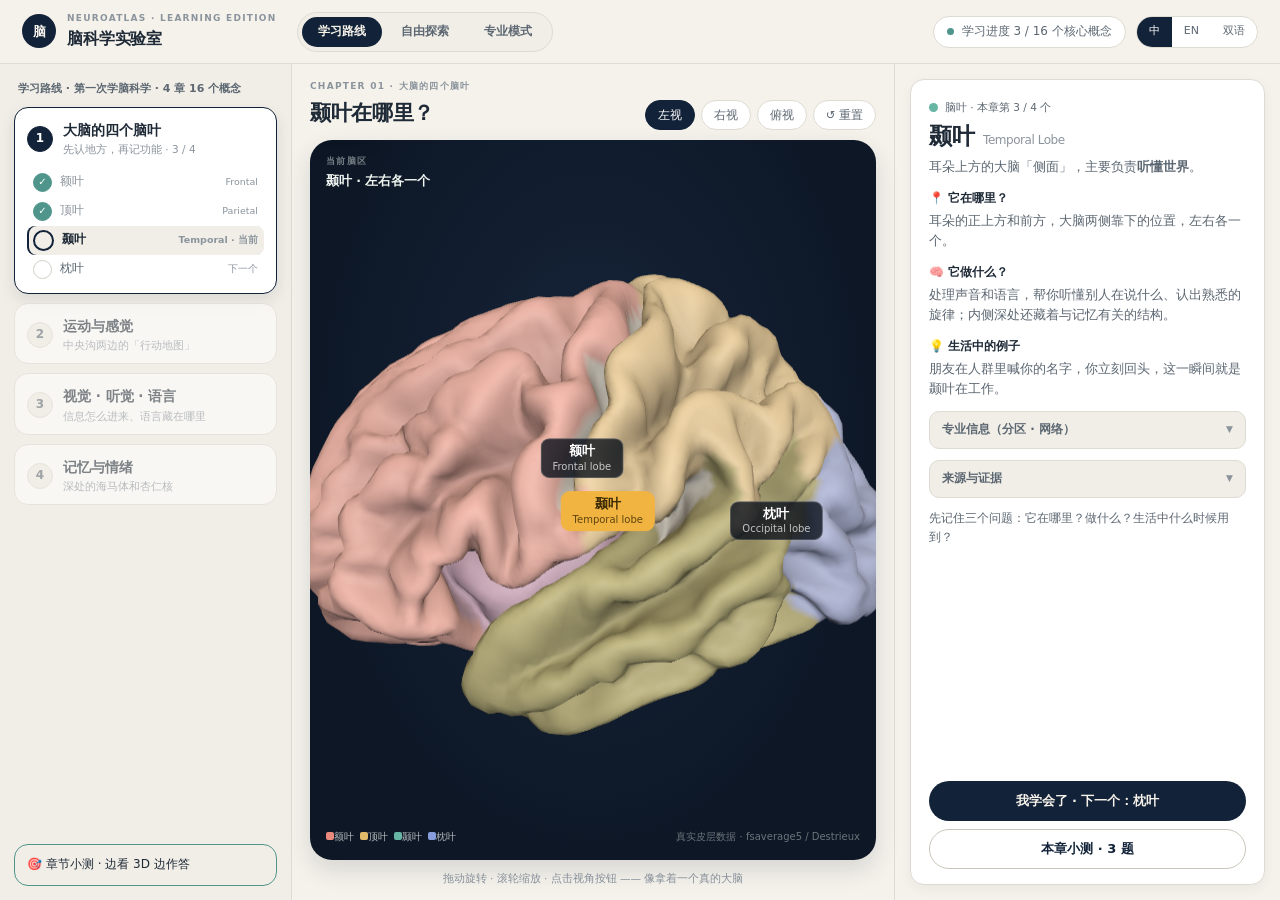
==== neuro-learning-lab.html @ 8a05f7e6 "Publish merged NeuroAtlas learning lab" ====
<!doctype html>
<html lang="zh-CN">
<head>
  <meta charset="UTF-8" />
  <meta name="viewport" content="width=device-width, initial-scale=1" />
  <title>脑科学实验室 · 融合学习版</title>
  <link rel="stylesheet" href="./mockup.css" />
  <style>
    .route { display: none; }
    .route.active { display: grid; }
    .work.route:not(.pro-route) { grid-template-rows: minmax(0, 1fr); }
    .work.pro-route { grid-template-rows: auto minmax(0, 1fr); }
    .route .chapter[data-route-link], .route .steps li[data-learn-step], .ritem[data-network] { cursor: pointer; }
    .route .chapter[data-route-link]:hover, .route .steps li[data-learn-step]:hover, .ritem[data-network]:hover { filter: brightness(.98); }
    .route .btn, .route .view-btns button, .route .modes button, .route .tabs button, .route .lang button { transition: transform .16s ease, background .16s ease, border-color .16s ease; }
    .route button:active { transform: translateY(1px); }
    .stage-wrap { min-height: 0; }
    .stage-wrap > #learn-stage, .stage-wrap > #deep-stage, .stage-wrap > #quiz-stage, .stage-wrap > #pro-stage { min-height: 0; }
    .stage-host { position: relative; flex: 1; min-height: 0; border-radius: var(--r-lg); background: radial-gradient(ellipse at 50% 40%, #17253a 0%, var(--stage) 72%); box-shadow: 0 10px 24px rgba(30, 39, 47, .14); overflow: hidden; }
    .stage-host canvas { position: absolute; inset: 0; width: 100%; height: 100%; display: block; }
    .stage-controls-note { color: var(--muted); font-size: 10px; margin-top: -2px; }
    .mode-note { display: inline-flex; align-items: center; gap: 6px; color: var(--muted); font-size: 11px; }
    .mode-note i { width: 7px; height: 7px; border-radius: 50%; background: var(--teal); }
    .status-line { min-height: 18px; color: var(--soft); font-size: 11.5px; }
    .feedback.bad { background: #fff2ef; border-color: #f0c7bd; color: #713126; }
    .feedback.bad strong { color: var(--bad); }
    .option.selected { border-color: var(--navy); box-shadow: inset 2px 0 0 var(--navy); opacity: 1; }
    .option.selected b { background: var(--navy); color: #fff; }
    .deep-hidden { display: none !important; }
    .toast { position: fixed; left: 50%; bottom: 24px; z-index: 20; transform: translate(-50%, 14px); padding: 10px 16px; border-radius: 999px; background: var(--navy); color: #fff; opacity: 0; pointer-events: none; transition: opacity .18s ease, transform .18s ease; box-shadow: 0 8px 26px rgba(18,34,56,.2); font-size: 12px; }
    .toast.show { opacity: 1; transform: translate(-50%, 0); }
    @media (max-width: 1100px) {
      html, body { overflow: auto; }
      body { display: block; }
      .top { flex-wrap: wrap; }
      .top-right { margin-left: 0; }
      .work.route, .work.pro-route { min-height: 980px; grid-template-columns: 230px minmax(420px, 1fr); grid-template-rows: minmax(0, 1fr); }
      .panel { grid-column: 1 / -1; border-left: 0; border-top: 1px solid var(--line); min-height: 470px; }
      .stage-wrap { min-height: 640px; }
      .banner { grid-column: 1 / -1; }
    }
    @media (max-width: 720px) {
      .top { padding: 10px 12px; gap: 10px; }
      .modes { order: 3; width: 100%; justify-content: space-between; }
      .modes button { flex: 1; padding: 0 7px; }
      .work.route, .work.pro-route { display: flex; flex-direction: column; min-height: auto; }
      .rail { min-height: auto; }
      .stage-wrap { min-height: 520px; }
      .panel { min-height: 520px; }
    }
  </style>
</head>
<body>
  <header class="top">
    <div class="brand"><span class="mark">脑</span><div><p class="eyebrow">NeuroAtlas · Learning Edition</p><h1>脑科学实验室</h1></div></div>
    <nav class="modes" aria-label="学习模式">
      <button class="on" data-route-link="learn">学习路线</button>
      <button data-route-link="explore">自由探索</button>
      <button data-route-link="pro">专业模式</button>
    </nav>
    <div class="top-right">
      <div class="prog-chip"><i></i><span id="progressText">学习进度 3 / 16 个核心概念</span></div>
      <div class="lang" aria-label="语言"><button class="on">中</button><button>EN</button><button>双语</button></div>
    </div>
  </header>

  <main id="learnRoute" class="work route active" data-route-panel="learn">
    <aside class="rail">
      <p class="rail-cap">学习路线 · 第一次学脑科学 · 4 章 16 个概念</p>
      <section class="chapter on">
        <header><span class="num">1</span><div><h3>大脑的四个脑叶</h3><p>先认地方，再记功能 · <span id="lobeCount">3 / 4</span></p></div></header>
        <ol class="steps">
          <li class="done" data-learn-step="0">额叶 <em>Frontal</em></li>
          <li class="done" data-learn-step="1">顶叶 <em>Parietal</em></li>
          <li class="now" data-learn-step="2">颞叶 <em>Temporal · 当前</em></li>
          <li data-learn-step="3">枕叶 <em>下一个</em></li>
        </ol>
      </section>
      <section class="chapter lock" data-route-link="explore"><header><span class="num">2</span><div><h3>运动与感觉</h3><p>中央沟两边的「行动地图」</p></div></header></section>
      <section class="chapter lock"><header><span class="num">3</span><div><h3>视觉 · 听觉 · 语言</h3><p>信息怎么进来、语言藏在哪里</p></div></header></section>
      <section class="chapter lock" data-route-link="deep"><header><span class="num">4</span><div><h3>记忆与情绪</h3><p>深处的海马体和杏仁核</p></div></header></section>
      <button class="final-quiz open" data-route-link="quiz">🎯 章节小测 · 边看 3D 边作答</button>
    </aside>
    <section class="stage-wrap">
      <div class="stage-head"><div><p class="eyebrow">Chapter 01 · 大脑的四个脑叶</p><h2 id="learnStageTitle">颞叶在哪里？</h2></div>
        <div class="view-btns"><button class="on" data-stage-view="lateral">左视</button><button data-stage-view="posterior">右视</button><button data-stage-view="superior">俯视</button><button data-stage-reset>↺ 重置</button></div>
      </div>
      <div id="learn-stage" data-stage='{"view":"lateral","paint":"lobes","highlight":"temporal","labels":[{"b":"颞叶","s":"Temporal lobe","at":"lobe:temporal","on":true},{"b":"额叶","s":"Frontal lobe","at":"lobe:frontal"},{"b":"枕叶","s":"Occipital lobe","at":"lobe:occipital"}]}' class="stage-host">
        <div class="hud tl"><span class="eyebrow" style="color:rgba(221,228,226,.5)">当前脑区</span><b>颞叶 · 左右各一个</b></div>
        <div class="hud bl"><span><i class="sw" style="background:var(--frontal)"></i>额叶</span><span><i class="sw" style="background:var(--parietal)"></i>顶叶</span><span><i class="sw" style="background:var(--temporal)"></i>颞叶</span><span><i class="sw" style="background:var(--occipital)"></i>枕叶</span></div>
        <div class="hud br">真实皮层数据 · fsaverage5 / Destrieux</div>
      </div>
      <p class="gesture">拖动旋转 · 滚轮缩放 · 点击视角按钮 —— 像拿着一个真的大脑</p>
    </section>
    <aside class="panel"><article class="card" id="learnCard">
      <header><span class="tag" style="--c:var(--temporal)">脑叶 · 本章第 3 / 4 个</span><h2 id="learnName">颞叶 <span class="en">Temporal Lobe</span></h2><p class="one" id="learnOne">耳朵上方的大脑「侧面」，主要负责<b>听懂世界</b>。</p></header>
      <section><h4>📍 它在哪里？</h4><p id="learnWhere">耳朵的正上方和前方，大脑两侧靠下的位置，左右各一个。</p></section>
      <section><h4>🧠 它做什么？</h4><p id="learnDoes">处理声音和语言，帮你听懂别人在说什么、认出熟悉的旋律；内侧深处还藏着与记忆有关的结构。</p></section>
      <section><h4>💡 生活中的例子</h4><p id="learnExample">朋友在人群里喊你的名字，你立刻回头，这一瞬间就是颞叶在工作。</p></section>
      <details><summary>专业信息（分区 · 网络）</summary><div class="inner"><div class="kv"><b>关联皮层</b><span>听觉联合皮层 · 颞下视觉区</span></div><div class="kv"><b>Yeo-7 网络</b><span>腹侧注意 · 边缘网络</span></div><div class="kv"><b>深部邻居</b><span>海马体 · 杏仁核（第 4 章详讲）</span></div></div></details>
      <details><summary>来源与证据</summary><div class="inner">Destrieux et al. 2010, NeuroImage · Yeo et al. 2011, J Neurophysiol</div></details>
      <p class="status-line" id="learnStatus">先记住三个问题：它在哪里？做什么？生活中什么时候用到？</p>
      <footer class="acts"><button class="btn primary" data-next-lobe>我学会了 · 下一个：枕叶</button><button class="btn soft" data-route-link="quiz">本章小测 · 3 题</button></footer>
    </article></aside>
  </main>

  <main id="deepRoute" class="work route" data-route-panel="deep">
    <aside class="rail"><p class="rail-cap">学习路线 · 第 4 章 · 深入大脑内部</p>
      <section class="chapter done2"><header><span class="num">✓</span><div><h3>大脑的四个脑叶</h3><p>4 / 4 · 已完成</p></div></header></section>
      <section class="chapter done2"><header><span class="num">✓</span><div><h3>运动与感觉</h3><p>3 / 3 · 已完成</p></div></header></section>
      <section class="chapter done2"><header><span class="num">✓</span><div><h3>视觉 · 听觉 · 语言</h3><p>3 / 3 · 已完成</p></div></header></section>
      <section class="chapter on"><header><span class="num">4</span><div><h3>记忆与情绪</h3><p>皮层变透明，看进大脑深处 · 1 / 3</p></div></header><ol class="steps"><li class="now">海马体 <em>Hippocampus</em></li><li>杏仁核 <em>Amygdala</em></li><li>丘脑 · 中继站 <em>Thalamus</em></li></ol></section>
      <button class="final-quiz open" data-route-link="quiz">🎯 进入章节小测</button>
    </aside>
    <section class="stage-wrap"><div class="stage-head"><div><p class="eyebrow">Chapter 04 · 记忆与情绪</p><h2>把皮层调成半透明，看见海马体</h2></div><div class="view-btns"><button data-deep-view="outer">外观</button><button class="on" data-deep-view="deep">透视</button><button data-stage-view="superior">分离两半球</button><button data-stage-reset>↺ 重置</button></div></div>
      <div id="deep-stage" data-stage='{"view":"deep","paint":"lobes","ghost":true,"deep":"all","highlight":"hippocampus","deepColors":{"amygdala":"#E98A7C"},"labels":[{"b":"海马体","s":"Hippocampus · 记忆保存键","at":"deep:hippocampus:L","on":true},{"b":"杏仁核","s":"Amygdala · 情绪警报","at":"deep:amygdala:L"},{"b":"小脑","s":"Cerebellum · 动作协调","at":"deep:cerebellum"},{"b":"脑干","s":"Brainstem · 生命维持","at":"deep:brainstem"},{"b":"脊髓","s":"Spinal cord · 信息通路","at":"deep:spinalCord"}]}' class="stage-host">
        <div class="hud tl"><span class="eyebrow" style="color:rgba(221,228,226,.5)">当前结构</span><b>海马体 · 左右各一个</b></div>
        <div class="hud bl"><span><i class="sw" style="background:var(--amber)"></i>海马体</span><span><i class="sw" style="background:var(--frontal)"></i>杏仁核</span><span><i class="sw" style="background:#CFC7B6"></i>小脑 · 脑干 · 脊髓</span><span><i class="sw" style="background:rgba(233,226,211,.35)"></i>皮层（半透明）</span></div>
        <div class="hud tr"><button data-settings-toggle>显示设置</button><button data-stage-reset>↺ 重置视角</button></div>
        <div class="popcard" id="deepSettings"><b>显示设置</b><div class="track"><i></i></div><label><input type="checkbox" checked data-toggle-labels /> 显示结构名称</label><label><input type="checkbox" checked /> 显示小脑、脑干与脊髓</label><label><input type="checkbox" /> 显示胼胝体</label></div>
        <div class="hud br">拖动旋转 · 深部结构为教学示意位置</div>
      </div><p class="gesture">拖动旋转 · 滚轮缩放 —— 半透明皮层下，看清深部结构的空间关系</p></section>
    <aside class="panel"><article class="card"><header><span class="tag" style="--c:var(--amber)">深部结构 · 本章第 1 / 3 个</span><h2>海马体 <span class="en">Hippocampus</span></h2><p class="one">把新经历写进长期记忆的<b>「保存键」</b>。</p></header>
      <section><h4>📍 它在哪里？</h4><p>颞叶内侧深处，因为形状像海马而得名，左右各一个。</p></section><section><h4>🧠 它做什么？</h4><p>把白天的经历在睡眠中巩固成长期记忆，还负责空间导航，伦敦出租车司机的海马体就格外发达。</p></section><section><h4>💡 生活中的例子</h4><p>记住今天新同学的姓名、回忆昨晚晚饭吃了什么、在熟悉的城市里找到回家的路。</p></section>
      <details open><summary>专业信息（网络 · 证据）</summary><div class="inner"><div class="kv"><b>Yeo-7 网络</b><span>边缘网络 Limbic</span></div><div class="kv"><b>邻近结构</b><span>内嗅皮层 · 杏仁核 · 丘脑</span></div><div class="kv"><b>经典案例</b><span>病人 H.M. 切除后无法形成新记忆</span></div></div></details><details><summary>来源与证据</summary><div class="inner">Scoville &amp; Milner 1957 · Yeo et al. 2011 · Destrieux et al. 2010</div></details>
      <p class="status-line" id="deepStatus">透明度和标签可以从 3D 场景右上角的显示设置调整。</p><footer class="acts"><button class="btn primary" data-route-link="quiz">我学会了 · 开始章节小测</button><button class="btn soft" data-route-link="learn">回看：颞叶在哪里</button></footer></article></aside>
  </main>

  <main id="quizRoute" class="work route" data-route-panel="quiz">
    <aside class="rail"><p class="rail-cap">学习路线 · 第 4 章小测 · 边看边答</p><section class="chapter done2"><header><span class="num">✓</span><div><h3>第 1–3 章</h3><p>10 / 10 · 已完成</p></div></header></section><section class="chapter on"><header><span class="num">4</span><div><h3>记忆与情绪</h3><p>章节小测 · 第 <span id="quizCount">1</span> / 3 题</p></div></header><ol class="steps"><li class="done">海马体</li><li class="done">杏仁核</li><li>丘脑 · 中继站</li></ol></section><section class="chapter lock"><header><span class="num">🎁</span><div><h3>综合测验 · 12 题</h3><p>学完 16 个概念后解锁</p></div></header></section><div class="final-quiz open">🎯 每答一题，答对的结构会在 3D 上亮起来</div></aside>
    <section class="stage-wrap"><div class="stage-head"><div><p class="eyebrow">Chapter 04 · 章节小测</p><h2>在 3D 大脑上答题</h2></div><div class="view-btns"><button class="on" data-stage-view="deep">透视</button><button data-stage-view="lateral">外观</button><button data-stage-reset>↺ 重置</button></div></div>
      <div id="quiz-stage" data-stage='{"view":"deep","paint":"lobes","ghost":true,"deep":"all","highlight":"hippocampus","highlightColor":"#2FA06A","pins":[{"k":"A","t":"额叶","at":[-45,38,40]},{"k":"B","t":"杏仁核","at":"deep:amygdala:L"},{"k":"C","t":"海马体","at":"deep:hippocampus:L","ok":true},{"k":"D","t":"小脑","at":"deep:cerebellum"}]}' class="stage-host"><div class="qband">❓ 哪个结构负责把新经历变成长期记忆？</div><div class="hud tl"><span class="eyebrow" style="color:rgba(221,228,226,.5)">第 <span id="quizHudCount">1</span> / 3 题</span><b id="quizHudAnswer">请点击图钉或右侧选项</b></div><div class="hud br">点击图钉或右侧选项作答</div></div><p class="gesture">点击图钉字母或右侧选项作答 · 答对的结构会保持高亮</p></section>
    <aside class="panel"><article class="card"><div class="qmeta"><span>第 4 章 · 记忆与情绪</span><span id="quizMeta">1 / 3 · 未作答</span></div><h3 class="qtitle">哪个结构负责把新经历转变成长期记忆？</h3><div class="options"><button class="option" data-answer="A"><b>A</b>额叶 · 负责计划与自控</button><button class="option" data-answer="B"><b>B</b>杏仁核 · 负责情绪警报</button><button class="option" data-answer="C"><b>C</b>海马体 · 记忆的保存键</button><button class="option" data-answer="D"><b>D</b>小脑 · 负责动作协调</button></div><div class="feedback" id="quizFeedback" hidden><strong id="quizFeedbackTitle">答对了！</strong><span id="quizFeedbackText">海马体像「保存键」，在睡眠中把白天的经历巩固成长期记忆。</span></div><footer class="acts"><button class="btn primary" data-next-question>下一题 · 2 / 3</button><button class="btn soft" data-route-link="learn">退出小测，继续学习</button></footer></article></aside>
  </main>

  <main id="exploreRoute" class="work route" data-route-panel="explore">
    <aside class="rail"><p class="rail-cap">自由探索 · 先熟悉，再深入</p><section class="chapter on"><header><span class="num">✦</span><div><h3>自由旋转大脑</h3><p>选择一种着色方式开始观察</p></div></header><ol class="steps"><li class="now">四个脑叶 <em>入门</em></li><li>深部结构 <em>透视</em></li><li>功能网络 <em>进阶</em></li></ol></section><section class="chapter" data-route-link="learn"><header><span class="num">1</span><div><h3>回到学习路线</h3><p>按 4 章 16 个概念学习</p></div></header></section><div class="final-quiz open">💡 没有标准顺序，先观察你感兴趣的地方</div></aside>
    <section class="stage-wrap"><div class="stage-head"><div><p class="eyebrow">Explore · 真实皮层数据</p><h2>自由观察大脑的形状与分区</h2></div><div class="view-btns"><button class="on" data-stage-view="oblique">斜视</button><button data-stage-view="lateral">侧视</button><button data-stage-view="superior">俯视</button><button data-stage-reset>↺ 重置</button></div></div>
      <div id="explore-stage" data-stage='{"view":"oblique","paint":"lobes","labels":[{"b":"额叶","s":"Frontal lobe","at":"lobe:frontal"},{"b":"顶叶","s":"Parietal lobe","at":"lobe:parietal"},{"b":"颞叶","s":"Temporal lobe","at":"lobe:temporal"},{"b":"枕叶","s":"Occipital lobe","at":"lobe:occipital"}]}' class="stage-host"><div class="hud tl"><span class="eyebrow" style="color:rgba(221,228,226,.5)">探索模式</span><b>四个脑叶 · 双侧皮层</b></div><div class="hud bl"><span><i class="sw" style="background:var(--frontal)"></i>额叶</span><span><i class="sw" style="background:var(--parietal)"></i>顶叶</span><span><i class="sw" style="background:var(--temporal)"></i>颞叶</span><span><i class="sw" style="background:var(--occipital)"></i>枕叶</span></div><div class="hud br">拖动旋转 · 滚轮缩放</div></div><p class="gesture">自由探索：先观察形状，再点击学习路线把结构和功能连起来</p></section>
    <aside class="panel"><article class="card"><header><span class="tag" style="--c:var(--teal)">自由探索 · 入门模式</span><h2>先把大脑看熟</h2><p class="one">你可以随时旋转、缩放，观察左右半球的对称和脑沟的起伏。</p></header><section><h4>🔎 观察提示</h4><p>先找中央沟，再看它前面的额叶和后面的顶叶。靠下、靠前的位置是颞叶，最后面的枕叶与视觉关系密切。</p></section><section><h4>🧭 推荐下一步</h4><p>回到学习路线，从“在哪里”开始，再逐步加入“做什么”和生活中的例子。</p></section><details open><summary>你现在能做什么</summary><div class="inner"><div class="kv"><b>旋转</b><span>按住鼠标拖动 3D 模型</span></div><div class="kv"><b>缩放</b><span>滚动鼠标滚轮</span></div><div class="kv"><b>切换视角</b><span>使用上方视角按钮</span></div></div></details><footer class="acts"><button class="btn primary" data-route-link="learn">开始学习路线</button><button class="btn soft" data-route-link="deep">查看深部结构</button></footer></article></aside>
  </main>

  <main id="proRoute" class="work route pro-route" data-route-panel="pro">
    <div class="banner">🎉 进阶探索已打开：可以查看 Yeo-7 七网络、双语术语和文献来源。左侧仍可随时回到学习路线复习。</div>
    <aside class="rail"><div class="tabs"><button>解剖</button><button>功能区</button><button class="on">网络</button><button>日常动作</button><button>学习</button></div><div class="searchbox">🔍 搜索脑区、网络或别名</div><h5>Yeo 2011 七网络</h5>
      <div class="ritem" data-network="visual"><i style="background:#781286"></i>视觉网络 <small>Visual</small></div><div class="ritem" data-network="somato"><i style="background:#4682B4"></i>躯体运动网络 <small>Somatomotor</small></div><div class="ritem" data-network="dorsal"><i style="background:#00760E"></i>背侧注意网络 <small>Dorsal attn.</small></div><div class="ritem" data-network="ventral"><i style="background:#C43AFA"></i>腹侧注意网络 <small>Ventral attn.</small></div><div class="ritem" data-network="limbic"><i style="background:#DCF8A4"></i>边缘网络 <small>Limbic</small></div><div class="ritem" data-network="fronto"><i style="background:#E69422"></i>额顶网络 <small>Frontoparietal</small></div><div class="ritem on" data-network="default"><i style="background:#CD3E4E"></i>默认网络 <small>Default</small></div>
      <h5>教学回路专题</h5><div class="ritem"><i style="background:#888"></i>语言回路 <small>5 个节点</small></div><div class="ritem"><i style="background:#888"></i>记忆回路 <small>6 个节点</small></div><div class="rail-note">解剖 / 功能区下还有 40+ 皮层条目，全部带来源。</div></aside>
      <section class="stage-wrap"><div class="stage-head"><div><p class="eyebrow">Networks · Yeo 2011 七网络</p><h2 id="proStageTitle">默认网络在脑内的分布</h2></div><div class="view-btns"><button class="on" data-stage-view="oblique">外侧</button><button data-stage-view="lateral">内侧</button><button data-stage-view="superior">俯视</button><button data-stage-reset>↺ 重置</button></div></div><div id="pro-stage" data-stage='{"view":"oblique","paint":"yeo","labels":[{"b":"默认网络","s":"Default network","at":[-10,-58,48],"on":true},{"b":"视觉网络","s":"Visual","at":[-32,-95,6]},{"b":"躯体运动","s":"Somatomotor","at":[-45,-20,58]}]}' class="stage-host"><div class="hud tl"><span class="eyebrow" style="color:rgba(221,228,226,.5)">着色方式</span><b>Yeo-7 网络 · 双侧皮层</b></div><div class="hud bl"><span><i class="sw" style="background:#781286"></i>视觉</span><span><i class="sw" style="background:#4682B4"></i>躯体运动</span><span><i class="sw" style="background:#00760E"></i>背侧注意</span><span><i class="sw" style="background:#C43AFA"></i>腹侧注意</span><span><i class="sw" style="background:#DCF8A4"></i>边缘</span><span><i class="sw" style="background:#E69422"></i>额顶</span><span><i class="sw" style="background:#CD3E4E"></i>默认</span></div><div class="hud br">fsaverage5 · Yeo 2011 atlas 着色</div></div><p class="gesture">拖动旋转 · 滚轮缩放 · 点击左侧网络查看解释与来源</p></section>
    <aside class="panel"><article class="card"><header><span class="tag" style="--c:#CD3E4E">Yeo-7 网络 · 双侧分布</span><h2 id="proName">默认网络 <span class="en">Default Mode Network</span></h2><p class="one" id="proOne">大脑的<b>「白日梦网络」</b>：不专注外界时最活跃。</p></header><section><h4>🧠 它做什么？</h4><p id="proDoes">自传体记忆、设想未来、理解他人的想法。专注做事时它会安静下来，走神时亮起来。</p></section><div class="lens"><b>解剖视角</b><span id="proAnatomy">顶叶内侧、前额叶内侧、颞顶内侧</span></div><div class="lens"><b>功能视角</b><span id="proFunction">内部思维与自我相关加工</span></div><details open><summary>来源与证据</summary><div class="inner src">Yeo et al. (2011), <a href="https://doi.org/10.1152/jn.00606.2011" target="_blank" rel="noreferrer">J Neurophysiol</a><br />Raichle (2015), <a href="https://doi.org/10.1146/annurev-neuro-071013-014030" target="_blank" rel="noreferrer">Annu Rev Neurosci</a></div></details><p class="status-line">当前是专业着色，想回到易懂解释可点击顶部“学习路线”。</p><footer class="acts"><button class="btn primary" data-route-link="learn">回到学习路线复习</button><button class="btn soft" data-route-link="explore">自由探索 3D 模型</button></footer></article></aside>
  </main>
  <div class="toast" id="toast" role="status" aria-live="polite"></div>
  <script type="importmap">{ "imports": { "three": "./three.module.js" } }</script>
  <script type="module" src="./app.mjs"></script>
</body>
</html>
---- mockup.css ----
:root {
  --paper: #f5f2ec; --paper-2: #f1eee7; --card: #ffffff; --ink: #1f2a37; --soft: #5c6772; --muted: #8b949d;
  --line: #dedbd3; --navy: #122238; --navy-2: #1c314b; --stage: #0d1726;
  --amber: #f2b441; --amber-ink: #3a2a05; --teal: #4f958b; --ok: #1f7a4d; --bad: #b3402e;
  --frontal: #E98A7C; --parietal: #E0BA68; --temporal: #66B5A5; --occipital: #889DDC; --insula: #C88BB6; --cingulate: #A9A2C9;
  --r-sm: 8px; --r-md: 14px; --r-lg: 22px;
}
* { box-sizing: border-box; }
html, body { height: 100%; margin: 0; overflow: hidden; }
body {
  display: grid; grid-template-rows: auto minmax(0, 1fr);
  background: var(--paper); color: var(--ink); font-size: 13px; line-height: 1.65;
  font-family: system-ui, -apple-system, "Segoe UI", "PingFang SC", "Microsoft YaHei", sans-serif;
  -webkit-font-smoothing: antialiased;
}
button { font: inherit; cursor: pointer; border: 0; background: none; color: inherit; padding: 0; }
h1, h2, h3, h4, p, ul, ol { margin: 0; }
.eyebrow { font-size: 9px; letter-spacing: .14em; color: var(--muted); font-weight: 700; text-transform: uppercase; }

/* ── top bar ── */
.top { display: flex; align-items: center; gap: 20px; min-height: 64px; padding: 10px 22px; border-bottom: 1px solid var(--line); background: rgba(245, 242, 236, .97); }
.brand { display: flex; align-items: center; gap: 11px; }
.mark { display: grid; place-items: center; width: 34px; height: 34px; border-radius: 50%; background: var(--navy); color: #f5f2ec; font-weight: 700; }
.brand h1 { font-size: 16px; letter-spacing: -.01em; }
.modes { display: flex; gap: 3px; padding: 4px; border: 1px solid var(--line); border-radius: 999px; background: var(--paper-2); }
.modes button { min-height: 30px; padding: 0 16px; border-radius: 999px; color: var(--soft); font-size: 12px; font-weight: 600; }
.modes button.on { background: var(--navy); color: #f6f2ea; }
.modes button.dim { opacity: .5; }
.top-right { margin-left: auto; display: flex; align-items: center; gap: 10px; }
.prog-chip { display: inline-flex; align-items: center; gap: 8px; min-height: 32px; padding: 0 13px; border: 1px solid var(--line); border-radius: 999px; color: var(--soft); font-size: 12px; background: var(--card); font-variant-numeric: tabular-nums; }
.prog-chip i { width: 7px; height: 7px; border-radius: 50%; background: var(--teal); }
.lang { display: flex; border: 1px solid var(--line); border-radius: 999px; overflow: hidden; background: var(--card); }
.lang button { min-height: 30px; padding: 0 12px; font-size: 11px; color: var(--soft); }
.lang button.on { background: var(--navy); color: #fff; }

/* ── layout ── */
.work { display: grid; grid-template-columns: 292px minmax(0, 1fr) 386px; min-height: 0; }
body:has(.banner) .work { grid-template-rows: auto minmax(0, 1fr); }
.banner { grid-column: 1 / -1; margin: 12px 18px 0; padding: 9px 16px; border-radius: 12px; background: #fdf6e3; border: 1px solid #ecd9a8; color: #6b5312; font-size: 12.5px; }
.rail { background: var(--paper-2); border-right: 1px solid var(--line); padding: 16px 14px 14px; display: flex; flex-direction: column; gap: 9px; overflow: hidden; }
.panel { background: var(--paper); border-left: 1px solid var(--line); padding: 15px; overflow: hidden; }
.stage-wrap { display: flex; flex-direction: column; gap: 10px; padding: 15px 18px 13px; min-width: 0; min-height: 0; }
.stage-head { display: flex; align-items: flex-end; gap: 14px; }
.stage-head h2 { font-size: 21px; letter-spacing: -.015em; margin-top: 2px; }
.stage-head .eyebrow { margin: 0; }
.view-btns { margin-left: auto; display: flex; gap: 6px; }
.view-btns button { min-height: 30px; padding: 0 12px; border: 1px solid var(--line); border-radius: 999px; background: var(--card); color: var(--soft); font-size: 11.5px; }
.view-btns button.on { background: var(--navy); border-color: var(--navy); color: #fff; }
#stage { position: relative; flex: 1; min-height: 0; border-radius: var(--r-lg); background: radial-gradient(ellipse at 50% 40%, #17253a 0%, var(--stage) 72%); box-shadow: 0 10px 24px rgba(30, 39, 47, .14); overflow: hidden; }
#stage canvas { position: absolute; inset: 0; width: 100%; height: 100%; display: block; }
.stage-host canvas { cursor: crosshair; }
.selection-callout { position: absolute; z-index: 6; transform: translate(-50%, -145%); display: flex; flex-direction: column; gap: 1px; min-width: 118px; padding: 7px 10px; border: 1px solid #ffd878; border-radius: 10px; background: rgba(18, 34, 56, .94); color: #fff; box-shadow: 0 0 0 3px rgba(242, 180, 65, .18), 0 7px 20px rgba(0, 0, 0, .28); pointer-events: none; text-align: center; white-space: nowrap; }
.selection-callout b { color: #ffd46a; font-size: 12px; }
.selection-callout span { color: rgba(255, 255, 255, .72); font-size: 9.5px; }
.gesture { color: var(--muted); font-size: 10.5px; text-align: center; }
.hud { position: absolute; z-index: 3; font-size: 10px; color: rgba(238, 242, 239, .75); pointer-events: none; }
.hud.tl { top: 14px; left: 16px; display: flex; flex-direction: column; gap: 2px; }
.hud.tl b { font-size: 12.5px; color: #eff4ef; font-weight: 600; }
.hud.bl { bottom: 14px; left: 16px; display: flex; align-items: center; gap: 6px; flex-wrap: wrap; max-width: 74%; }
.hud.br { bottom: 14px; right: 16px; color: rgba(221, 228, 226, .45); }
.hud.tr { top: 14px; right: 16px; display: flex; gap: 6px; pointer-events: auto; }
.hud.tr button { min-height: 28px; padding: 0 11px; border: 1px solid rgba(255, 255, 255, .2); border-radius: 999px; color: rgba(238, 242, 239, .85); font-size: 11px; background: rgba(17, 26, 39, .6); }
.sw { width: 8px; height: 8px; border-radius: 2px; display: inline-block; margin-left: 8px; }
.sw:first-child, .hud.bl span:first-child .sw { margin-left: 0; }
.qband { position: absolute; top: 14px; left: 50%; transform: translateX(-50%); z-index: 5; padding: 8px 18px; border-radius: 999px; background: rgba(11, 17, 27, .85); border: 1px solid rgba(255, 255, 255, .22); color: #fff; font-size: 13px; white-space: nowrap; }
.popcard { position: absolute; top: 52px; right: 16px; z-index: 5; width: 196px; padding: 12px 14px; border-radius: 12px; background: rgba(17, 26, 39, .92); border: 1px solid rgba(255, 255, 255, .18); color: #c9d1de; font-size: 11.5px; display: flex; flex-direction: column; gap: 9px; }
.popcard b { font-size: 11px; color: #eff4ef; }
.popcard .track { height: 5px; border-radius: 999px; background: rgba(255, 255, 255, .16); overflow: hidden; }
.popcard .track i { display: block; height: 100%; width: 62%; background: var(--amber); }
.popcard label { display: flex; align-items: center; gap: 7px; color: #c9d1de; }
.popcard input { accent-color: var(--amber); }

/* ── 3D labels & pins ── */
.stage-labels { position: absolute; inset: 0; z-index: 4; pointer-events: none; overflow: hidden; }
.lblchip { position: absolute; transform: translate(-50%, -135%); display: flex; flex-direction: column; align-items: center; padding: 4px 11px; border-radius: 9px; background: rgba(11, 17, 27, .8); border: 1px solid rgba(255, 255, 255, .22); color: #fff; line-height: 1.3; white-space: nowrap; }
.lblchip b { font-weight: 600; font-size: 13px; }
.lblchip span { font-size: 10px; opacity: .72; }
.lblchip.on { background: var(--amber); border-color: var(--amber); color: var(--amber-ink); }
.lblchip.on span { opacity: .8; }
.pin { position: absolute; transform: translate(-50%, -50%); display: flex; flex-direction: column; align-items: center; gap: 3px; line-height: 1.2; }
.pin b { display: grid; place-items: center; width: 28px; height: 28px; border-radius: 50%; background: rgba(11, 17, 27, .85); border: 1.5px solid rgba(255, 255, 255, .5); color: #fff; font-size: 13px; }
.pin span { padding: 2px 8px; border-radius: 999px; background: rgba(11, 17, 27, .8); color: rgba(255, 255, 255, .9); font-size: 10.5px; white-space: nowrap; }
.pin.ok b { background: var(--ok); border-color: #7fd6a8; }
.pin.ok span { background: var(--ok); color: #fff; }

/* ── learning-path rail ── */
.rail-cap { font-size: 11px; font-weight: 700; color: var(--soft); padding: 0 4px; }
.chapter { border: 1px solid var(--line); border-radius: var(--r-md); background: var(--card); padding: 11px 12px 9px; }
.chapter.on { border-color: var(--navy); box-shadow: 0 6px 16px rgba(18, 34, 56, .10); }
.chapter.lock { opacity: .55; }
.chapter.done2 { border-color: #cfe0da; }
.chapter header { display: flex; gap: 10px; align-items: center; }
.chapter .num { display: grid; place-items: center; flex: none; width: 26px; height: 26px; border-radius: 50%; background: var(--paper-2); border: 1px solid var(--line); font-weight: 700; font-size: 12px; color: var(--soft); }
.chapter.on .num { background: var(--navy); border-color: var(--navy); color: #fff; }
.chapter.done2 .num { background: var(--teal); border-color: var(--teal); color: #fff; }
.chapter h3 { font-size: 13.5px; }
.chapter header p { font-size: 10.5px; color: var(--muted); }
.steps { list-style: none; padding: 0; margin: 9px 0 0; display: flex; flex-direction: column; }
.steps li { display: flex; align-items: center; gap: 8px; min-height: 29px; padding: 2px 6px; border-radius: 8px; font-size: 12px; color: var(--soft); }
.steps li::before { content: ''; flex: none; width: 17px; height: 17px; border-radius: 50%; border: 1.5px solid #d5d1c7; }
.steps li.done { color: var(--muted); }
.steps li.done::before { content: '✓'; display: grid; place-items: center; background: var(--teal); border-color: var(--teal); color: #fff; font-size: 10px; }
.steps li.now { background: var(--paper-2); color: var(--ink); font-weight: 600; box-shadow: inset 2px 0 0 var(--navy); }
.steps li.now::before { border: 2px solid var(--navy); }
.steps li em { margin-left: auto; font-style: normal; font-size: 9.5px; color: var(--muted); }
.final-quiz { margin-top: auto; display: flex; align-items: center; gap: 9px; padding: 10px 12px; border: 1px dashed #c9c4b9; border-radius: var(--r-md); color: var(--muted); font-size: 12px; }
.final-quiz.open { border-style: solid; border-color: var(--teal); color: var(--ink); }

/* ── pro rail ── */
.tabs { display: flex; gap: 4px; border-bottom: 1px solid var(--line); padding-bottom: 9px; }
.tabs button { flex: 1; min-height: 30px; border-radius: 9px; background: var(--card); border: 1px solid var(--line); font-size: 11px; color: var(--soft); }
.tabs button.on { background: var(--navy); border-color: var(--navy); color: #fff; }
.searchbox { display: flex; align-items: center; gap: 7px; min-height: 34px; padding: 0 11px; border: 1px solid var(--line); border-radius: 10px; background: var(--card); color: var(--muted); font-size: 12px; }
.rail h5 { font-size: 10px; letter-spacing: .08em; color: var(--muted); margin: 7px 4px 1px; text-transform: uppercase; }
.ritem { display: flex; align-items: center; gap: 8px; min-height: 29px; padding: 1px 8px; border-radius: 8px; font-size: 12px; color: var(--soft); }
.ritem i { width: 8px; height: 8px; border-radius: 50%; flex: none; }
.ritem.on { background: var(--card); box-shadow: inset 2px 0 0 var(--navy); color: var(--ink); }
.ritem small { margin-left: auto; color: var(--muted); font-size: 9.5px; }
.rail-note { margin-top: auto; padding: 8px 10px; border-radius: 10px; background: rgba(79, 149, 139, .1); color: #3d746c; font-size: 11px; }

/* ── entry card ── */
.card { background: var(--card); border: 1px solid var(--line); border-radius: var(--r-md); padding: 17px 18px 15px; box-shadow: 0 4px 12px rgba(31, 42, 55, .05); display: flex; flex-direction: column; gap: 11px; height: 100%; overflow: hidden; }
.card .tag { display: inline-flex; align-items: center; gap: 7px; font-size: 10.5px; color: var(--soft); }
.card .tag::before { content: ''; width: 9px; height: 9px; border-radius: 50%; background: var(--c, #999); }
.card h2 { font-size: 23px; letter-spacing: -.02em; display: flex; align-items: baseline; gap: 9px; flex-wrap: wrap; }
.card .en { color: var(--muted); font-size: 12px; font-weight: 500; }
.card .one { color: var(--soft); font-size: 13px; }
.card section h4 { display: flex; align-items: center; gap: 7px; font-size: 12px; color: var(--ink); margin-bottom: 2px; }
.card section p { font-size: 12.5px; color: var(--soft); }
.card section p b { color: var(--ink); font-weight: 600; }
.card details { border: 1px solid var(--line); border-radius: 10px; background: var(--paper-2); overflow: hidden; }
.card details summary { list-style: none; cursor: pointer; padding: 8px 12px; font-size: 12px; color: var(--soft); font-weight: 600; display: flex; justify-content: space-between; align-items: center; }
.card details summary::-webkit-details-marker { display: none; }
.card details summary::after { content: '▼'; font-size: 9px; color: var(--muted); }
.card details[open] summary::after { content: '▲'; }
.card details .inner { padding: 0 12px 10px; font-size: 11.5px; color: var(--soft); }
.kv { display: flex; gap: 8px; padding: 2.5px 0; font-size: 11.5px; }
.kv b { flex: none; width: 86px; color: var(--ink); font-weight: 600; }
.acts { margin-top: auto; display: flex; flex-direction: column; gap: 8px; padding-top: 4px; }
.btn { display: flex; align-items: center; justify-content: center; min-height: 40px; border-radius: 999px; font-size: 13px; font-weight: 700; }
.btn.primary { background: var(--navy); color: #f6f2ea; }
.btn.soft { border: 1px solid #c9c4b9; color: var(--navy); background: var(--card); font-weight: 600; }

/* ── quiz card ── */
.qmeta { display: flex; justify-content: space-between; font-size: 11px; color: var(--muted); }
.qtitle { font-size: 16.5px; line-height: 1.45; }
.options { display: flex; flex-direction: column; gap: 7px; }
.option { display: flex; align-items: center; gap: 10px; min-height: 42px; padding: 0 13px; border: 1px solid var(--line); border-radius: 11px; background: var(--card); font-size: 13px; text-align: left; }
.option b { display: grid; place-items: center; flex: none; width: 22px; height: 22px; border-radius: 50%; background: var(--paper-2); font-size: 11px; color: var(--soft); }
.option.right { border-color: var(--ok); background: #eef7f1; box-shadow: inset 2px 0 0 var(--ok); }
.option.right b { background: var(--ok); color: #fff; }
.option.dim2 { opacity: .5; }
.feedback { padding: 11px 13px; border-radius: 11px; background: #eef7f1; border: 1px solid #cfe7d8; font-size: 12px; color: #274a38; }
.feedback strong { display: block; margin-bottom: 2px; color: var(--ok); }

/* ── pro card lenses ── */
.lens { border: 1px solid var(--line); border-radius: 10px; padding: 7px 11px; font-size: 11.5px; color: var(--soft); }
.lens + .lens { margin-top: 6px; }
.lens b { display: block; font-size: 11px; color: var(--ink); }
.share { display: inline-flex; align-items: center; gap: 5px; margin-right: 9px; }
.share i { width: 8px; height: 8px; border-radius: 2px; }
.src { padding: 2px 0; }
.src a { color: #1f5fae; text-decoration: none; }
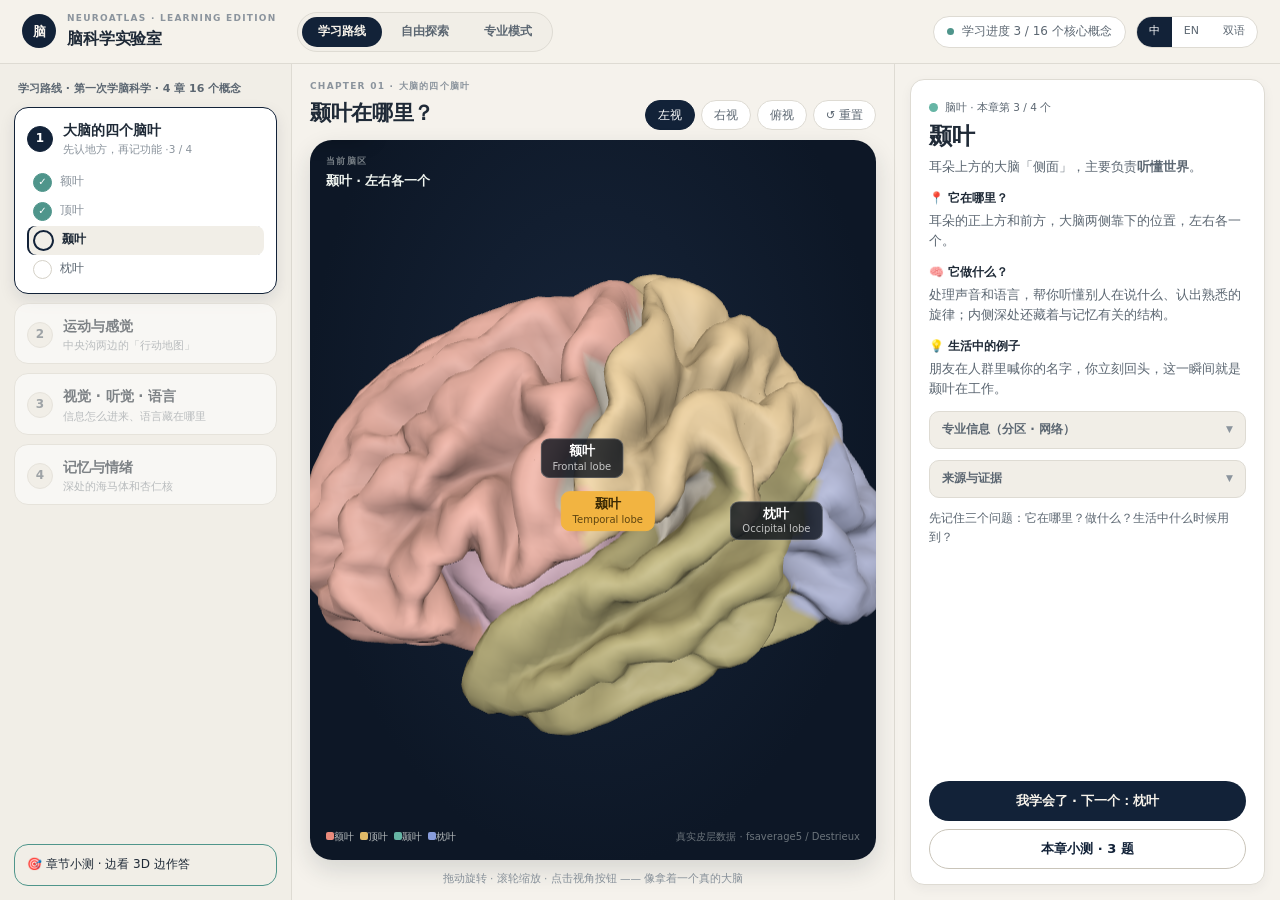
==== commit 65576380: "Add real progress tracking and closed-loop chapter quiz" ====
--- a/neuro-learning-lab.html
+++ b/neuro-learning-lab.html
@@ -146,7 +146,7 @@
       <div class="ritem" data-network="visual"><i style="background:#781286"></i>视觉网络 <small>Visual</small></div><div class="ritem" data-network="somato"><i style="background:#4682B4"></i>躯体运动网络 <small>Somatomotor</small></div><div class="ritem" data-network="dorsal"><i style="background:#00760E"></i>背侧注意网络 <small>Dorsal attn.</small></div><div class="ritem" data-network="ventral"><i style="background:#C43AFA"></i>腹侧注意网络 <small>Ventral attn.</small></div><div class="ritem" data-network="limbic"><i style="background:#DCF8A4"></i>边缘网络 <small>Limbic</small></div><div class="ritem" data-network="fronto"><i style="background:#E69422"></i>额顶网络 <small>Frontoparietal</small></div><div class="ritem on" data-network="default"><i style="background:#CD3E4E"></i>默认网络 <small>Default</small></div>
       <h5>教学回路专题</h5><div class="ritem"><i style="background:#888"></i>语言回路 <small>5 个节点</small></div><div class="ritem"><i style="background:#888"></i>记忆回路 <small>6 个节点</small></div><div class="rail-note">解剖 / 功能区下还有 40+ 皮层条目，全部带来源。</div></aside>
       <section class="stage-wrap"><div class="stage-head"><div><p class="eyebrow">Networks · Yeo 2011 七网络</p><h2 id="proStageTitle">默认网络在脑内的分布</h2></div><div class="view-btns"><button class="on" data-stage-view="oblique">外侧</button><button data-stage-view="lateral">内侧</button><button data-stage-view="superior">俯视</button><button data-stage-reset>↺ 重置</button></div></div><div id="pro-stage" data-stage='{"view":"oblique","paint":"yeo","labels":[{"b":"默认网络","s":"Default network","at":[-10,-58,48],"on":true},{"b":"视觉网络","s":"Visual","at":[-32,-95,6]},{"b":"躯体运动","s":"Somatomotor","at":[-45,-20,58]}]}' class="stage-host"><div class="hud tl"><span class="eyebrow" style="color:rgba(221,228,226,.5)">着色方式</span><b>Yeo-7 网络 · 双侧皮层</b></div><div class="hud bl"><span><i class="sw" style="background:#781286"></i>视觉</span><span><i class="sw" style="background:#4682B4"></i>躯体运动</span><span><i class="sw" style="background:#00760E"></i>背侧注意</span><span><i class="sw" style="background:#C43AFA"></i>腹侧注意</span><span><i class="sw" style="background:#DCF8A4"></i>边缘</span><span><i class="sw" style="background:#E69422"></i>额顶</span><span><i class="sw" style="background:#CD3E4E"></i>默认</span></div><div class="hud br">fsaverage5 · Yeo 2011 atlas 着色</div></div><p class="gesture">拖动旋转 · 滚轮缩放 · 点击左侧网络查看解释与来源</p></section>
-    <aside class="panel"><article class="card"><header><span class="tag" style="--c:#CD3E4E">Yeo-7 网络 · 双侧分布</span><h2 id="proName">默认网络 <span class="en">Default Mode Network</span></h2><p class="one" id="proOne">大脑的<b>「白日梦网络」</b>：不专注外界时最活跃。</p></header><section><h4>🧠 它做什么？</h4><p id="proDoes">自传体记忆、设想未来、理解他人的想法。专注做事时它会安静下来，走神时亮起来。</p></section><div class="lens"><b>解剖视角</b><span id="proAnatomy">顶叶内侧、前额叶内侧、颞顶内侧</span></div><div class="lens"><b>功能视角</b><span id="proFunction">内部思维与自我相关加工</span></div><details open><summary>来源与证据</summary><div class="inner src">Yeo et al. (2011), <a href="https://doi.org/10.1152/jn.00606.2011" target="_blank" rel="noreferrer">J Neurophysiol</a><br />Raichle (2015), <a href="https://doi.org/10.1146/annurev-neuro-071013-014030" target="_blank" rel="noreferrer">Annu Rev Neurosci</a></div></details><p class="status-line">当前是专业着色，想回到易懂解释可点击顶部“学习路线”。</p><footer class="acts"><button class="btn primary" data-route-link="learn">回到学习路线复习</button><button class="btn soft" data-route-link="explore">自由探索 3D 模型</button></footer></article></aside>
+    <aside class="panel"><article class="card"><header><span class="tag" style="--c:#CD3E4E">Yeo-7 网络 · 双侧分布</span><h2 id="proName">默认网络 <span class="en">Default Mode Network</span></h2><p class="one" id="proOne">大脑的<b>「白日梦网络」</b>：不专注外界时最活跃。</p></header><section><h4>🧠 它做什么？</h4><p id="proDoes">自传体记忆、设想未来、理解他人的想法。专注做事时它会安静下来，走神时亮起来。</p></section><div class="lens"><b>解剖视角</b><span id="proAnatomy">顶叶内侧、前额叶内侧、颞顶内侧</span></div><div class="lens"><b>功能视角</b><span id="proFunction">内部思维与自我相关加工</span></div><details open><summary>来源与证据</summary><div class="inner src">Yeo et al. (2011), <a href="https://doi.org/10.1152/jn.00338.2011" target="_blank" rel="noreferrer">J Neurophysiol</a><br />Raichle (2015), <a href="https://doi.org/10.1146/annurev-neuro-071013-014030" target="_blank" rel="noreferrer">Annu Rev Neurosci</a></div></details><p class="status-line">当前是专业着色，想回到易懂解释可点击顶部“学习路线”。</p><footer class="acts"><button class="btn primary" data-route-link="learn">回到学习路线复习</button><button class="btn soft" data-route-link="explore">自由探索 3D 模型</button></footer></article></aside>
   </main>
   <div class="toast" id="toast" role="status" aria-live="polite"></div>
   <script type="importmap">{ "imports": { "three": "./three.module.js" } }</script>
--- a/mockup.css
+++ b/mockup.css
@@ -32,6 +32,15 @@
 .lang { display: flex; border: 1px solid var(--line); border-radius: 999px; overflow: hidden; background: var(--card); }
 .lang button { min-height: 30px; padding: 0 12px; font-size: 11px; color: var(--soft); }
 .lang button.on { background: var(--navy); color: #fff; }
+
+/* The language control is stateful: in single-language modes, hide the
+   secondary labels that are present in the bilingual source markup. */
+html[data-lang="zh"] .card .en,
+html[data-lang="zh"] .steps em,
+html[data-lang="zh"] .ritem small,
+html[data-lang="en"] .card .en,
+html[data-lang="en"] .steps em,
+html[data-lang="en"] .ritem small { display: none !important; }
 
 /* ── layout ── */
 .work { display: grid; grid-template-columns: 292px minmax(0, 1fr) 386px; min-height: 0; }
@@ -161,3 +170,4 @@
 .share i { width: 8px; height: 8px; border-radius: 2px; }
 .src { padding: 2px 0; }
 .src a { color: #1f5fae; text-decoration: none; }
+
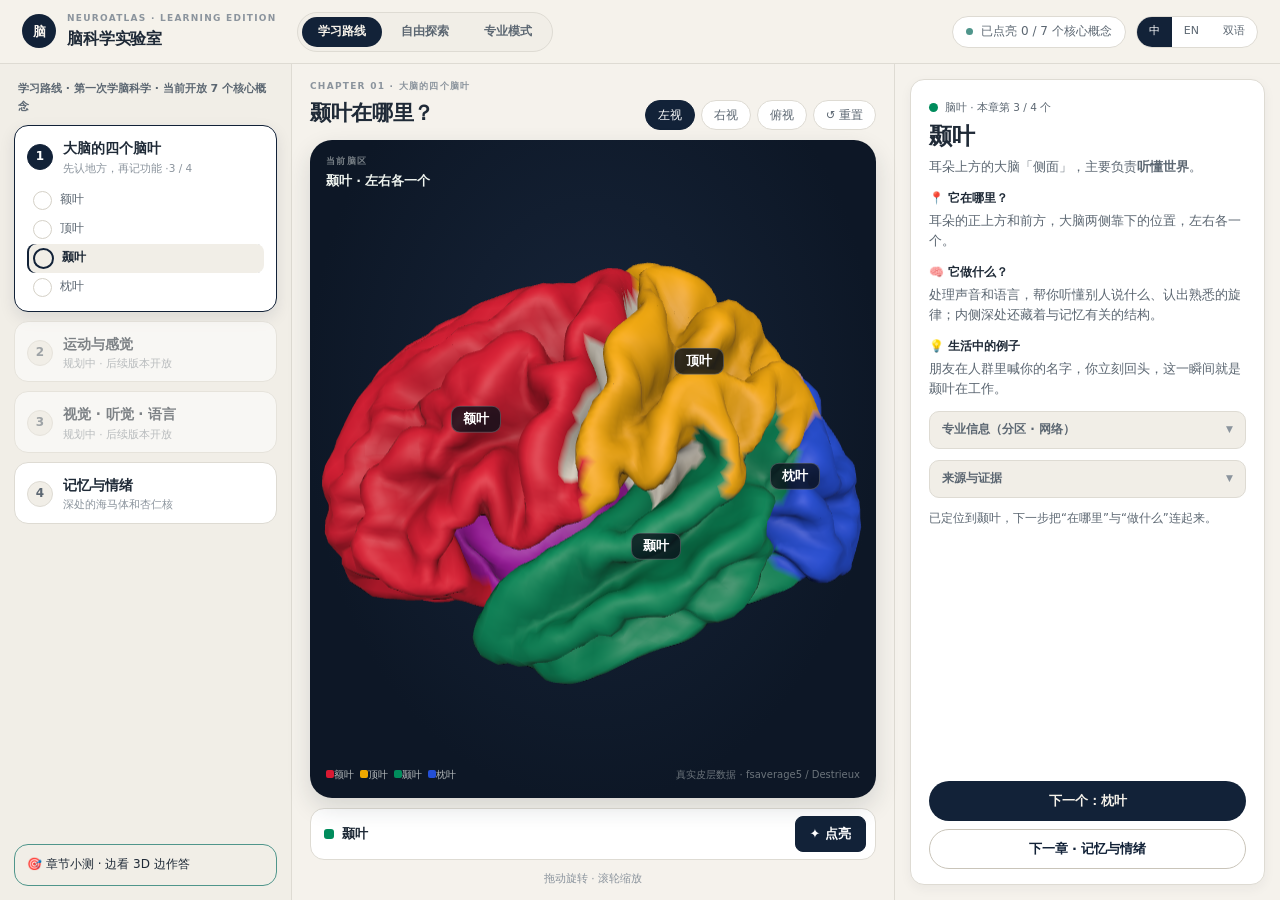
==== commit da1fa624: "Restore the merged entry and add explicit brain region lighting" ====
--- a/neuro-learning-lab.html
+++ b/neuro-learning-lab.html
@@ -1,155 +1,17 @@
 <!doctype html>
 <html lang="zh-CN">
 <head>
-  <meta charset="UTF-8" />
-  <meta name="viewport" content="width=device-width, initial-scale=1" />
-  <title>脑科学实验室 · 融合学习版</title>
-  <link rel="stylesheet" href="./mockup.css" />
-  <style>
-    .route { display: none; }
-    .route.active { display: grid; }
-    .work.route:not(.pro-route) { grid-template-rows: minmax(0, 1fr); }
-    .work.pro-route { grid-template-rows: auto minmax(0, 1fr); }
-    .route .chapter[data-route-link], .route .steps li[data-learn-step], .ritem[data-network] { cursor: pointer; }
-    .route .chapter[data-route-link]:hover, .route .steps li[data-learn-step]:hover, .ritem[data-network]:hover { filter: brightness(.98); }
-    .route .btn, .route .view-btns button, .route .modes button, .route .tabs button, .route .lang button { transition: transform .16s ease, background .16s ease, border-color .16s ease; }
-    .route button:active { transform: translateY(1px); }
-    .stage-wrap { min-height: 0; }
-    .stage-wrap > #learn-stage, .stage-wrap > #deep-stage, .stage-wrap > #quiz-stage, .stage-wrap > #pro-stage { min-height: 0; }
-    .stage-host { position: relative; flex: 1; min-height: 0; border-radius: var(--r-lg); background: radial-gradient(ellipse at 50% 40%, #17253a 0%, var(--stage) 72%); box-shadow: 0 10px 24px rgba(30, 39, 47, .14); overflow: hidden; }
-    .stage-host canvas { position: absolute; inset: 0; width: 100%; height: 100%; display: block; }
-    .stage-controls-note { color: var(--muted); font-size: 10px; margin-top: -2px; }
-    .mode-note { display: inline-flex; align-items: center; gap: 6px; color: var(--muted); font-size: 11px; }
-    .mode-note i { width: 7px; height: 7px; border-radius: 50%; background: var(--teal); }
-    .status-line { min-height: 18px; color: var(--soft); font-size: 11.5px; }
-    .feedback.bad { background: #fff2ef; border-color: #f0c7bd; color: #713126; }
-    .feedback.bad strong { color: var(--bad); }
-    .option.selected { border-color: var(--navy); box-shadow: inset 2px 0 0 var(--navy); opacity: 1; }
-    .option.selected b { background: var(--navy); color: #fff; }
-    .deep-hidden { display: none !important; }
-    .toast { position: fixed; left: 50%; bottom: 24px; z-index: 20; transform: translate(-50%, 14px); padding: 10px 16px; border-radius: 999px; background: var(--navy); color: #fff; opacity: 0; pointer-events: none; transition: opacity .18s ease, transform .18s ease; box-shadow: 0 8px 26px rgba(18,34,56,.2); font-size: 12px; }
-    .toast.show { opacity: 1; transform: translate(-50%, 0); }
-    @media (max-width: 1100px) {
-      html, body { overflow: auto; }
-      body { display: block; }
-      .top { flex-wrap: wrap; }
-      .top-right { margin-left: 0; }
-      .work.route, .work.pro-route { min-height: 980px; grid-template-columns: 230px minmax(420px, 1fr); grid-template-rows: minmax(0, 1fr); }
-      .panel { grid-column: 1 / -1; border-left: 0; border-top: 1px solid var(--line); min-height: 470px; }
-      .stage-wrap { min-height: 640px; }
-      .banner { grid-column: 1 / -1; }
-    }
-    @media (max-width: 720px) {
-      .top { padding: 10px 12px; gap: 10px; }
-      .modes { order: 3; width: 100%; justify-content: space-between; }
-      .modes button { flex: 1; padding: 0 7px; }
-      .work.route, .work.pro-route { display: flex; flex-direction: column; min-height: auto; }
-      .rail { min-height: auto; }
-      .stage-wrap { min-height: 520px; }
-      .panel { min-height: 520px; }
-    }
-  </style>
+  <meta charset="utf-8">
+  <meta name="viewport" content="width=device-width, initial-scale=1">
+  <title>NeuroAtlas</title>
+  <script>
+    const entry = new URL('./', location.href);
+    entry.search = location.search;
+    entry.hash = location.hash;
+    location.replace(entry);
+  </script>
 </head>
 <body>
-  <header class="top">
-    <div class="brand"><span class="mark">脑</span><div><p class="eyebrow">NeuroAtlas · Learning Edition</p><h1>脑科学实验室</h1></div></div>
-    <nav class="modes" aria-label="学习模式">
-      <button class="on" data-route-link="learn">学习路线</button>
-      <button data-route-link="explore">自由探索</button>
-      <button data-route-link="pro">专业模式</button>
-    </nav>
-    <div class="top-right">
-      <div class="prog-chip"><i></i><span id="progressText">学习进度 3 / 16 个核心概念</span></div>
-      <div class="lang" aria-label="语言"><button class="on">中</button><button>EN</button><button>双语</button></div>
-    </div>
-  </header>
-
-  <main id="learnRoute" class="work route active" data-route-panel="learn">
-    <aside class="rail">
-      <p class="rail-cap">学习路线 · 第一次学脑科学 · 4 章 16 个概念</p>
-      <section class="chapter on">
-        <header><span class="num">1</span><div><h3>大脑的四个脑叶</h3><p>先认地方，再记功能 · <span id="lobeCount">3 / 4</span></p></div></header>
-        <ol class="steps">
-          <li class="done" data-learn-step="0">额叶 <em>Frontal</em></li>
-          <li class="done" data-learn-step="1">顶叶 <em>Parietal</em></li>
-          <li class="now" data-learn-step="2">颞叶 <em>Temporal · 当前</em></li>
-          <li data-learn-step="3">枕叶 <em>下一个</em></li>
-        </ol>
-      </section>
-      <section class="chapter lock" data-route-link="explore"><header><span class="num">2</span><div><h3>运动与感觉</h3><p>中央沟两边的「行动地图」</p></div></header></section>
-      <section class="chapter lock"><header><span class="num">3</span><div><h3>视觉 · 听觉 · 语言</h3><p>信息怎么进来、语言藏在哪里</p></div></header></section>
-      <section class="chapter lock" data-route-link="deep"><header><span class="num">4</span><div><h3>记忆与情绪</h3><p>深处的海马体和杏仁核</p></div></header></section>
-      <button class="final-quiz open" data-route-link="quiz">🎯 章节小测 · 边看 3D 边作答</button>
-    </aside>
-    <section class="stage-wrap">
-      <div class="stage-head"><div><p class="eyebrow">Chapter 01 · 大脑的四个脑叶</p><h2 id="learnStageTitle">颞叶在哪里？</h2></div>
-        <div class="view-btns"><button class="on" data-stage-view="lateral">左视</button><button data-stage-view="posterior">右视</button><button data-stage-view="superior">俯视</button><button data-stage-reset>↺ 重置</button></div>
-      </div>
-      <div id="learn-stage" data-stage='{"view":"lateral","paint":"lobes","highlight":"temporal","labels":[{"b":"颞叶","s":"Temporal lobe","at":"lobe:temporal","on":true},{"b":"额叶","s":"Frontal lobe","at":"lobe:frontal"},{"b":"枕叶","s":"Occipital lobe","at":"lobe:occipital"}]}' class="stage-host">
-        <div class="hud tl"><span class="eyebrow" style="color:rgba(221,228,226,.5)">当前脑区</span><b>颞叶 · 左右各一个</b></div>
-        <div class="hud bl"><span><i class="sw" style="background:var(--frontal)"></i>额叶</span><span><i class="sw" style="background:var(--parietal)"></i>顶叶</span><span><i class="sw" style="background:var(--temporal)"></i>颞叶</span><span><i class="sw" style="background:var(--occipital)"></i>枕叶</span></div>
-        <div class="hud br">真实皮层数据 · fsaverage5 / Destrieux</div>
-      </div>
-      <p class="gesture">拖动旋转 · 滚轮缩放 · 点击视角按钮 —— 像拿着一个真的大脑</p>
-    </section>
-    <aside class="panel"><article class="card" id="learnCard">
-      <header><span class="tag" style="--c:var(--temporal)">脑叶 · 本章第 3 / 4 个</span><h2 id="learnName">颞叶 <span class="en">Temporal Lobe</span></h2><p class="one" id="learnOne">耳朵上方的大脑「侧面」，主要负责<b>听懂世界</b>。</p></header>
-      <section><h4>📍 它在哪里？</h4><p id="learnWhere">耳朵的正上方和前方，大脑两侧靠下的位置，左右各一个。</p></section>
-      <section><h4>🧠 它做什么？</h4><p id="learnDoes">处理声音和语言，帮你听懂别人在说什么、认出熟悉的旋律；内侧深处还藏着与记忆有关的结构。</p></section>
-      <section><h4>💡 生活中的例子</h4><p id="learnExample">朋友在人群里喊你的名字，你立刻回头，这一瞬间就是颞叶在工作。</p></section>
-      <details><summary>专业信息（分区 · 网络）</summary><div class="inner"><div class="kv"><b>关联皮层</b><span>听觉联合皮层 · 颞下视觉区</span></div><div class="kv"><b>Yeo-7 网络</b><span>腹侧注意 · 边缘网络</span></div><div class="kv"><b>深部邻居</b><span>海马体 · 杏仁核（第 4 章详讲）</span></div></div></details>
-      <details><summary>来源与证据</summary><div class="inner">Destrieux et al. 2010, NeuroImage · Yeo et al. 2011, J Neurophysiol</div></details>
-      <p class="status-line" id="learnStatus">先记住三个问题：它在哪里？做什么？生活中什么时候用到？</p>
-      <footer class="acts"><button class="btn primary" data-next-lobe>我学会了 · 下一个：枕叶</button><button class="btn soft" data-route-link="quiz">本章小测 · 3 题</button></footer>
-    </article></aside>
-  </main>
-
-  <main id="deepRoute" class="work route" data-route-panel="deep">
-    <aside class="rail"><p class="rail-cap">学习路线 · 第 4 章 · 深入大脑内部</p>
-      <section class="chapter done2"><header><span class="num">✓</span><div><h3>大脑的四个脑叶</h3><p>4 / 4 · 已完成</p></div></header></section>
-      <section class="chapter done2"><header><span class="num">✓</span><div><h3>运动与感觉</h3><p>3 / 3 · 已完成</p></div></header></section>
-      <section class="chapter done2"><header><span class="num">✓</span><div><h3>视觉 · 听觉 · 语言</h3><p>3 / 3 · 已完成</p></div></header></section>
-      <section class="chapter on"><header><span class="num">4</span><div><h3>记忆与情绪</h3><p>皮层变透明，看进大脑深处 · 1 / 3</p></div></header><ol class="steps"><li class="now">海马体 <em>Hippocampus</em></li><li>杏仁核 <em>Amygdala</em></li><li>丘脑 · 中继站 <em>Thalamus</em></li></ol></section>
-      <button class="final-quiz open" data-route-link="quiz">🎯 进入章节小测</button>
-    </aside>
-    <section class="stage-wrap"><div class="stage-head"><div><p class="eyebrow">Chapter 04 · 记忆与情绪</p><h2>把皮层调成半透明，看见海马体</h2></div><div class="view-btns"><button data-deep-view="outer">外观</button><button class="on" data-deep-view="deep">透视</button><button data-stage-view="superior">分离两半球</button><button data-stage-reset>↺ 重置</button></div></div>
-      <div id="deep-stage" data-stage='{"view":"deep","paint":"lobes","ghost":true,"deep":"all","highlight":"hippocampus","deepColors":{"amygdala":"#E98A7C"},"labels":[{"b":"海马体","s":"Hippocampus · 记忆保存键","at":"deep:hippocampus:L","on":true},{"b":"杏仁核","s":"Amygdala · 情绪警报","at":"deep:amygdala:L"},{"b":"小脑","s":"Cerebellum · 动作协调","at":"deep:cerebellum"},{"b":"脑干","s":"Brainstem · 生命维持","at":"deep:brainstem"},{"b":"脊髓","s":"Spinal cord · 信息通路","at":"deep:spinalCord"}]}' class="stage-host">
-        <div class="hud tl"><span class="eyebrow" style="color:rgba(221,228,226,.5)">当前结构</span><b>海马体 · 左右各一个</b></div>
-        <div class="hud bl"><span><i class="sw" style="background:var(--amber)"></i>海马体</span><span><i class="sw" style="background:var(--frontal)"></i>杏仁核</span><span><i class="sw" style="background:#CFC7B6"></i>小脑 · 脑干 · 脊髓</span><span><i class="sw" style="background:rgba(233,226,211,.35)"></i>皮层（半透明）</span></div>
-        <div class="hud tr"><button data-settings-toggle>显示设置</button><button data-stage-reset>↺ 重置视角</button></div>
-        <div class="popcard" id="deepSettings"><b>显示设置</b><div class="track"><i></i></div><label><input type="checkbox" checked data-toggle-labels /> 显示结构名称</label><label><input type="checkbox" checked /> 显示小脑、脑干与脊髓</label><label><input type="checkbox" /> 显示胼胝体</label></div>
-        <div class="hud br">拖动旋转 · 深部结构为教学示意位置</div>
-      </div><p class="gesture">拖动旋转 · 滚轮缩放 —— 半透明皮层下，看清深部结构的空间关系</p></section>
-    <aside class="panel"><article class="card"><header><span class="tag" style="--c:var(--amber)">深部结构 · 本章第 1 / 3 个</span><h2>海马体 <span class="en">Hippocampus</span></h2><p class="one">把新经历写进长期记忆的<b>「保存键」</b>。</p></header>
-      <section><h4>📍 它在哪里？</h4><p>颞叶内侧深处，因为形状像海马而得名，左右各一个。</p></section><section><h4>🧠 它做什么？</h4><p>把白天的经历在睡眠中巩固成长期记忆，还负责空间导航，伦敦出租车司机的海马体就格外发达。</p></section><section><h4>💡 生活中的例子</h4><p>记住今天新同学的姓名、回忆昨晚晚饭吃了什么、在熟悉的城市里找到回家的路。</p></section>
-      <details open><summary>专业信息（网络 · 证据）</summary><div class="inner"><div class="kv"><b>Yeo-7 网络</b><span>边缘网络 Limbic</span></div><div class="kv"><b>邻近结构</b><span>内嗅皮层 · 杏仁核 · 丘脑</span></div><div class="kv"><b>经典案例</b><span>病人 H.M. 切除后无法形成新记忆</span></div></div></details><details><summary>来源与证据</summary><div class="inner">Scoville &amp; Milner 1957 · Yeo et al. 2011 · Destrieux et al. 2010</div></details>
-      <p class="status-line" id="deepStatus">透明度和标签可以从 3D 场景右上角的显示设置调整。</p><footer class="acts"><button class="btn primary" data-route-link="quiz">我学会了 · 开始章节小测</button><button class="btn soft" data-route-link="learn">回看：颞叶在哪里</button></footer></article></aside>
-  </main>
-
-  <main id="quizRoute" class="work route" data-route-panel="quiz">
-    <aside class="rail"><p class="rail-cap">学习路线 · 第 4 章小测 · 边看边答</p><section class="chapter done2"><header><span class="num">✓</span><div><h3>第 1–3 章</h3><p>10 / 10 · 已完成</p></div></header></section><section class="chapter on"><header><span class="num">4</span><div><h3>记忆与情绪</h3><p>章节小测 · 第 <span id="quizCount">1</span> / 3 题</p></div></header><ol class="steps"><li class="done">海马体</li><li class="done">杏仁核</li><li>丘脑 · 中继站</li></ol></section><section class="chapter lock"><header><span class="num">🎁</span><div><h3>综合测验 · 12 题</h3><p>学完 16 个概念后解锁</p></div></header></section><div class="final-quiz open">🎯 每答一题，答对的结构会在 3D 上亮起来</div></aside>
-    <section class="stage-wrap"><div class="stage-head"><div><p class="eyebrow">Chapter 04 · 章节小测</p><h2>在 3D 大脑上答题</h2></div><div class="view-btns"><button class="on" data-stage-view="deep">透视</button><button data-stage-view="lateral">外观</button><button data-stage-reset>↺ 重置</button></div></div>
-      <div id="quiz-stage" data-stage='{"view":"deep","paint":"lobes","ghost":true,"deep":"all","highlight":"hippocampus","highlightColor":"#2FA06A","pins":[{"k":"A","t":"额叶","at":[-45,38,40]},{"k":"B","t":"杏仁核","at":"deep:amygdala:L"},{"k":"C","t":"海马体","at":"deep:hippocampus:L","ok":true},{"k":"D","t":"小脑","at":"deep:cerebellum"}]}' class="stage-host"><div class="qband">❓ 哪个结构负责把新经历变成长期记忆？</div><div class="hud tl"><span class="eyebrow" style="color:rgba(221,228,226,.5)">第 <span id="quizHudCount">1</span> / 3 题</span><b id="quizHudAnswer">请点击图钉或右侧选项</b></div><div class="hud br">点击图钉或右侧选项作答</div></div><p class="gesture">点击图钉字母或右侧选项作答 · 答对的结构会保持高亮</p></section>
-    <aside class="panel"><article class="card"><div class="qmeta"><span>第 4 章 · 记忆与情绪</span><span id="quizMeta">1 / 3 · 未作答</span></div><h3 class="qtitle">哪个结构负责把新经历转变成长期记忆？</h3><div class="options"><button class="option" data-answer="A"><b>A</b>额叶 · 负责计划与自控</button><button class="option" data-answer="B"><b>B</b>杏仁核 · 负责情绪警报</button><button class="option" data-answer="C"><b>C</b>海马体 · 记忆的保存键</button><button class="option" data-answer="D"><b>D</b>小脑 · 负责动作协调</button></div><div class="feedback" id="quizFeedback" hidden><strong id="quizFeedbackTitle">答对了！</strong><span id="quizFeedbackText">海马体像「保存键」，在睡眠中把白天的经历巩固成长期记忆。</span></div><footer class="acts"><button class="btn primary" data-next-question>下一题 · 2 / 3</button><button class="btn soft" data-route-link="learn">退出小测，继续学习</button></footer></article></aside>
-  </main>
-
-  <main id="exploreRoute" class="work route" data-route-panel="explore">
-    <aside class="rail"><p class="rail-cap">自由探索 · 先熟悉，再深入</p><section class="chapter on"><header><span class="num">✦</span><div><h3>自由旋转大脑</h3><p>选择一种着色方式开始观察</p></div></header><ol class="steps"><li class="now">四个脑叶 <em>入门</em></li><li>深部结构 <em>透视</em></li><li>功能网络 <em>进阶</em></li></ol></section><section class="chapter" data-route-link="learn"><header><span class="num">1</span><div><h3>回到学习路线</h3><p>按 4 章 16 个概念学习</p></div></header></section><div class="final-quiz open">💡 没有标准顺序，先观察你感兴趣的地方</div></aside>
-    <section class="stage-wrap"><div class="stage-head"><div><p class="eyebrow">Explore · 真实皮层数据</p><h2>自由观察大脑的形状与分区</h2></div><div class="view-btns"><button class="on" data-stage-view="oblique">斜视</button><button data-stage-view="lateral">侧视</button><button data-stage-view="superior">俯视</button><button data-stage-reset>↺ 重置</button></div></div>
-      <div id="explore-stage" data-stage='{"view":"oblique","paint":"lobes","labels":[{"b":"额叶","s":"Frontal lobe","at":"lobe:frontal"},{"b":"顶叶","s":"Parietal lobe","at":"lobe:parietal"},{"b":"颞叶","s":"Temporal lobe","at":"lobe:temporal"},{"b":"枕叶","s":"Occipital lobe","at":"lobe:occipital"}]}' class="stage-host"><div class="hud tl"><span class="eyebrow" style="color:rgba(221,228,226,.5)">探索模式</span><b>四个脑叶 · 双侧皮层</b></div><div class="hud bl"><span><i class="sw" style="background:var(--frontal)"></i>额叶</span><span><i class="sw" style="background:var(--parietal)"></i>顶叶</span><span><i class="sw" style="background:var(--temporal)"></i>颞叶</span><span><i class="sw" style="background:var(--occipital)"></i>枕叶</span></div><div class="hud br">拖动旋转 · 滚轮缩放</div></div><p class="gesture">自由探索：先观察形状，再点击学习路线把结构和功能连起来</p></section>
-    <aside class="panel"><article class="card"><header><span class="tag" style="--c:var(--teal)">自由探索 · 入门模式</span><h2>先把大脑看熟</h2><p class="one">你可以随时旋转、缩放，观察左右半球的对称和脑沟的起伏。</p></header><section><h4>🔎 观察提示</h4><p>先找中央沟，再看它前面的额叶和后面的顶叶。靠下、靠前的位置是颞叶，最后面的枕叶与视觉关系密切。</p></section><section><h4>🧭 推荐下一步</h4><p>回到学习路线，从“在哪里”开始，再逐步加入“做什么”和生活中的例子。</p></section><details open><summary>你现在能做什么</summary><div class="inner"><div class="kv"><b>旋转</b><span>按住鼠标拖动 3D 模型</span></div><div class="kv"><b>缩放</b><span>滚动鼠标滚轮</span></div><div class="kv"><b>切换视角</b><span>使用上方视角按钮</span></div></div></details><footer class="acts"><button class="btn primary" data-route-link="learn">开始学习路线</button><button class="btn soft" data-route-link="deep">查看深部结构</button></footer></article></aside>
-  </main>
-
-  <main id="proRoute" class="work route pro-route" data-route-panel="pro">
-    <div class="banner">🎉 进阶探索已打开：可以查看 Yeo-7 七网络、双语术语和文献来源。左侧仍可随时回到学习路线复习。</div>
-    <aside class="rail"><div class="tabs"><button>解剖</button><button>功能区</button><button class="on">网络</button><button>日常动作</button><button>学习</button></div><div class="searchbox">🔍 搜索脑区、网络或别名</div><h5>Yeo 2011 七网络</h5>
-      <div class="ritem" data-network="visual"><i style="background:#781286"></i>视觉网络 <small>Visual</small></div><div class="ritem" data-network="somato"><i style="background:#4682B4"></i>躯体运动网络 <small>Somatomotor</small></div><div class="ritem" data-network="dorsal"><i style="background:#00760E"></i>背侧注意网络 <small>Dorsal attn.</small></div><div class="ritem" data-network="ventral"><i style="background:#C43AFA"></i>腹侧注意网络 <small>Ventral attn.</small></div><div class="ritem" data-network="limbic"><i style="background:#DCF8A4"></i>边缘网络 <small>Limbic</small></div><div class="ritem" data-network="fronto"><i style="background:#E69422"></i>额顶网络 <small>Frontoparietal</small></div><div class="ritem on" data-network="default"><i style="background:#CD3E4E"></i>默认网络 <small>Default</small></div>
-      <h5>教学回路专题</h5><div class="ritem"><i style="background:#888"></i>语言回路 <small>5 个节点</small></div><div class="ritem"><i style="background:#888"></i>记忆回路 <small>6 个节点</small></div><div class="rail-note">解剖 / 功能区下还有 40+ 皮层条目，全部带来源。</div></aside>
-      <section class="stage-wrap"><div class="stage-head"><div><p class="eyebrow">Networks · Yeo 2011 七网络</p><h2 id="proStageTitle">默认网络在脑内的分布</h2></div><div class="view-btns"><button class="on" data-stage-view="oblique">外侧</button><button data-stage-view="lateral">内侧</button><button data-stage-view="superior">俯视</button><button data-stage-reset>↺ 重置</button></div></div><div id="pro-stage" data-stage='{"view":"oblique","paint":"yeo","labels":[{"b":"默认网络","s":"Default network","at":[-10,-58,48],"on":true},{"b":"视觉网络","s":"Visual","at":[-32,-95,6]},{"b":"躯体运动","s":"Somatomotor","at":[-45,-20,58]}]}' class="stage-host"><div class="hud tl"><span class="eyebrow" style="color:rgba(221,228,226,.5)">着色方式</span><b>Yeo-7 网络 · 双侧皮层</b></div><div class="hud bl"><span><i class="sw" style="background:#781286"></i>视觉</span><span><i class="sw" style="background:#4682B4"></i>躯体运动</span><span><i class="sw" style="background:#00760E"></i>背侧注意</span><span><i class="sw" style="background:#C43AFA"></i>腹侧注意</span><span><i class="sw" style="background:#DCF8A4"></i>边缘</span><span><i class="sw" style="background:#E69422"></i>额顶</span><span><i class="sw" style="background:#CD3E4E"></i>默认</span></div><div class="hud br">fsaverage5 · Yeo 2011 atlas 着色</div></div><p class="gesture">拖动旋转 · 滚轮缩放 · 点击左侧网络查看解释与来源</p></section>
-    <aside class="panel"><article class="card"><header><span class="tag" style="--c:#CD3E4E">Yeo-7 网络 · 双侧分布</span><h2 id="proName">默认网络 <span class="en">Default Mode Network</span></h2><p class="one" id="proOne">大脑的<b>「白日梦网络」</b>：不专注外界时最活跃。</p></header><section><h4>🧠 它做什么？</h4><p id="proDoes">自传体记忆、设想未来、理解他人的想法。专注做事时它会安静下来，走神时亮起来。</p></section><div class="lens"><b>解剖视角</b><span id="proAnatomy">顶叶内侧、前额叶内侧、颞顶内侧</span></div><div class="lens"><b>功能视角</b><span id="proFunction">内部思维与自我相关加工</span></div><details open><summary>来源与证据</summary><div class="inner src">Yeo et al. (2011), <a href="https://doi.org/10.1152/jn.00338.2011" target="_blank" rel="noreferrer">J Neurophysiol</a><br />Raichle (2015), <a href="https://doi.org/10.1146/annurev-neuro-071013-014030" target="_blank" rel="noreferrer">Annu Rev Neurosci</a></div></details><p class="status-line">当前是专业着色，想回到易懂解释可点击顶部“学习路线”。</p><footer class="acts"><button class="btn primary" data-route-link="learn">回到学习路线复习</button><button class="btn soft" data-route-link="explore">自由探索 3D 模型</button></footer></article></aside>
-  </main>
-  <div class="toast" id="toast" role="status" aria-live="polite"></div>
-  <script type="importmap">{ "imports": { "three": "./three.module.js" } }</script>
-  <script type="module" src="./app.mjs"></script>
+  <p><a href="./">打开 NeuroAtlas / Open NeuroAtlas</a></p>
 </body>
 </html>
